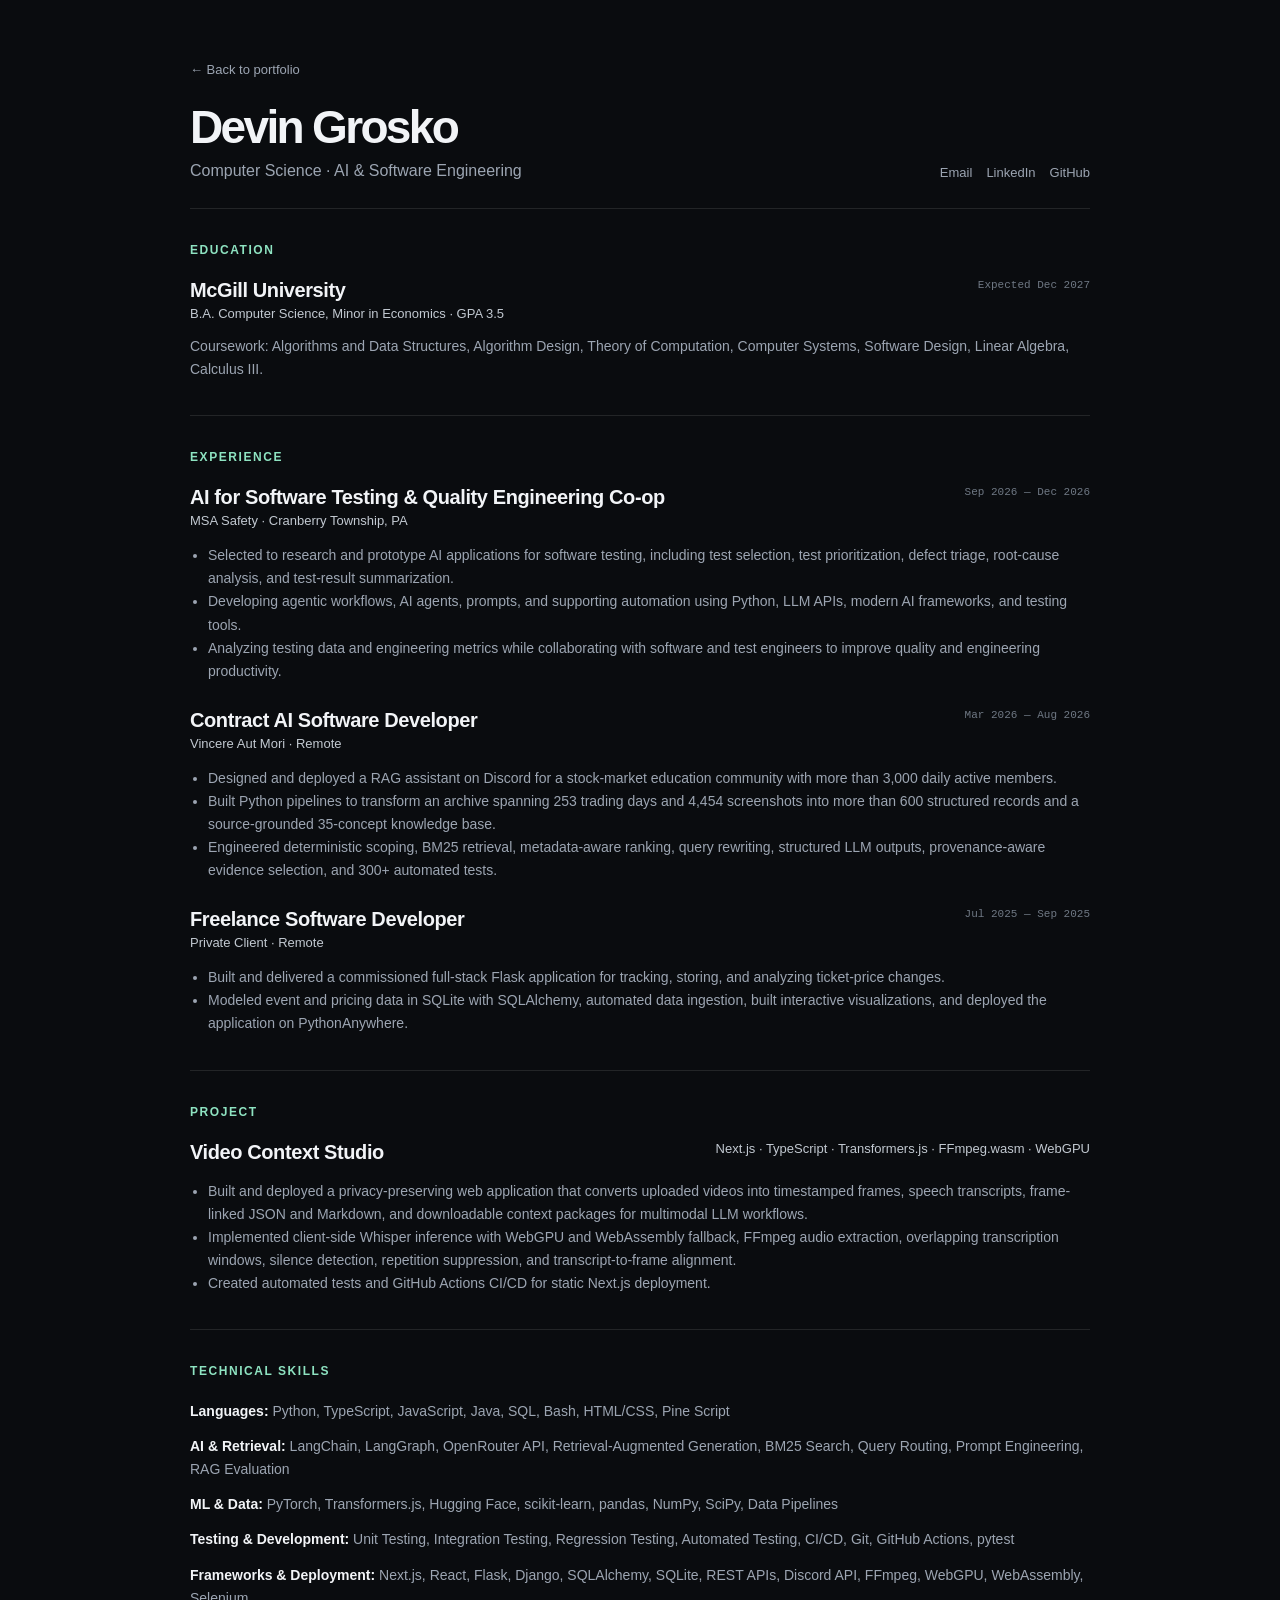
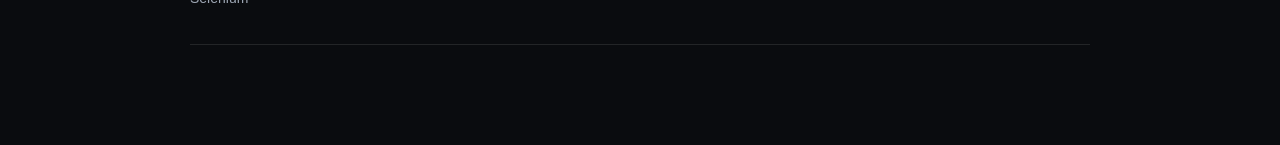
==== resume.html @ 59091f5b "Add web resume" ====
<!doctype html><html lang="en"><head><meta charset="utf-8"><meta name="viewport" content="width=device-width,initial-scale=1"><title>Devin Grosko — Resume</title><link rel="stylesheet" href="styles.css"><style>body{background:#0a0c0f}.resume{width:min(calc(100% - 32px),900px);margin:60px auto 100px}.resume-header{display:flex;justify-content:space-between;gap:28px;align-items:end;padding-bottom:28px;border-bottom:1px solid var(--line)}.resume h1{font-size:46px}.resume-contact{display:flex;gap:14px;flex-wrap:wrap;color:var(--muted);font-size:13px}.resume-section{padding:34px 0;border-bottom:1px solid var(--line)}.resume-section h2{font-size:12px;text-transform:uppercase;letter-spacing:.13em;color:var(--accent);margin:0 0 22px}.resume-entry{display:grid;grid-template-columns:1fr auto;gap:4px 20px;margin-top:26px}.resume-entry:first-of-type{margin-top:0}.resume-entry h3{margin:0;font-size:20px;letter-spacing:-.02em}.resume-entry .where{color:#c2c9d1;font-size:13px}.resume-entry .date{color:var(--muted-2);font:11px ui-monospace,monospace;text-align:right}.resume-entry ul{grid-column:1/-1;color:var(--muted);line-height:1.65;font-size:14px;margin:12px 0 0;padding-left:18px}.resume-entry p{grid-column:1/-1;color:var(--muted);line-height:1.65;font-size:14px;margin:10px 0 0}.resume-skills{display:grid;gap:12px;color:var(--muted);font-size:14px;line-height:1.65}.resume-skills b{color:var(--text)}.back{display:inline-block;margin-bottom:28px;color:var(--muted);font-size:13px}.back:hover{color:var(--accent)}@media(max-width:620px){.resume{margin-top:30px}.resume-header{flex-direction:column;align-items:flex-start}.resume-entry{grid-template-columns:1fr}.resume-entry .date{text-align:left}.resume h1{font-size:40px}}</style></head><body><main class="resume"><a class="back" href="index.html">← Back to portfolio</a><header class="resume-header"><div><h1>Devin Grosko</h1><p style="color:var(--muted);margin:12px 0 0">Computer Science · AI & Software Engineering</p></div><div class="resume-contact"><a href="mailto:DevinGrosko@gmail.com">Email</a><a href="https://www.linkedin.com/in/devin-grosko">LinkedIn</a><a href="https://github.com/DevingGrosko">GitHub</a></div></header><section class="resume-section"><h2>Education</h2><div class="resume-entry"><h3>McGill University</h3><div class="date">Expected Dec 2027</div><div class="where">B.A. Computer Science, Minor in Economics · GPA 3.5</div><p>Coursework: Algorithms and Data Structures, Algorithm Design, Theory of Computation, Computer Systems, Software Design, Linear Algebra, Calculus III.</p></div></section><section class="resume-section"><h2>Experience</h2><div class="resume-entry"><h3>AI for Software Testing & Quality Engineering Co-op</h3><div class="date">Sep 2026 — Dec 2026</div><div class="where">MSA Safety · Cranberry Township, PA</div><ul><li>Selected to research and prototype AI applications for software testing, including test selection, test prioritization, defect triage, root-cause analysis, and test-result summarization.</li><li>Developing agentic workflows, AI agents, prompts, and supporting automation using Python, LLM APIs, modern AI frameworks, and testing tools.</li><li>Analyzing testing data and engineering metrics while collaborating with software and test engineers to improve quality and engineering productivity.</li></ul></div><div class="resume-entry"><h3>Contract AI Software Developer</h3><div class="date">Mar 2026 — Aug 2026</div><div class="where">Vincere Aut Mori · Remote</div><ul><li>Designed and deployed a RAG assistant on Discord for a stock-market education community with more than 3,000 daily active members.</li><li>Built Python pipelines to transform an archive spanning 253 trading days and 4,454 screenshots into more than 600 structured records and a source-grounded 35-concept knowledge base.</li><li>Engineered deterministic scoping, BM25 retrieval, metadata-aware ranking, query rewriting, structured LLM outputs, provenance-aware evidence selection, and 300+ automated tests.</li></ul></div><div class="resume-entry"><h3>Freelance Software Developer</h3><div class="date">Jul 2025 — Sep 2025</div><div class="where">Private Client · Remote</div><ul><li>Built and delivered a commissioned full-stack Flask application for tracking, storing, and analyzing ticket-price changes.</li><li>Modeled event and pricing data in SQLite with SQLAlchemy, automated data ingestion, built interactive visualizations, and deployed the application on PythonAnywhere.</li></ul></div></section><section class="resume-section"><h2>Project</h2><div class="resume-entry"><h3>Video Context Studio</h3><div class="where">Next.js · TypeScript · Transformers.js · FFmpeg.wasm · WebGPU</div><ul><li>Built and deployed a privacy-preserving web application that converts uploaded videos into timestamped frames, speech transcripts, frame-linked JSON and Markdown, and downloadable context packages for multimodal LLM workflows.</li><li>Implemented client-side Whisper inference with WebGPU and WebAssembly fallback, FFmpeg audio extraction, overlapping transcription windows, silence detection, repetition suppression, and transcript-to-frame alignment.</li><li>Created automated tests and GitHub Actions CI/CD for static Next.js deployment.</li></ul></div></section><section class="resume-section"><h2>Technical Skills</h2><div class="resume-skills"><div><b>Languages:</b> Python, TypeScript, JavaScript, Java, SQL, Bash, HTML/CSS, Pine Script</div><div><b>AI & Retrieval:</b> LangChain, LangGraph, OpenRouter API, Retrieval-Augmented Generation, BM25 Search, Query Routing, Prompt Engineering, RAG Evaluation</div><div><b>ML & Data:</b> PyTorch, Transformers.js, Hugging Face, scikit-learn, pandas, NumPy, SciPy, Data Pipelines</div><div><b>Testing & Development:</b> Unit Testing, Integration Testing, Regression Testing, Automated Testing, CI/CD, Git, GitHub Actions, pytest</div><div><b>Frameworks & Deployment:</b> Next.js, React, Flask, Django, SQLAlchemy, SQLite, REST APIs, Discord API, FFmpeg, WebGPU, WebAssembly, Selenium</div></div></section></main></body></html>
---- styles.css ----
:root{--bg:#0a0c0f;--surface:#101318;--line:rgba(255,255,255,.10);--line-strong:rgba(255,255,255,.18);--text:#f2f4f7;--muted:#9ca5b2;--muted-2:#6f7884;--accent:#8ee3c1;--accent-2:#a9b9ff;--warm:#f2bf8a;--max:1180px;--radius:24px}*{box-sizing:border-box}html{scroll-behavior:smooth}body{margin:0;color:var(--text);background:radial-gradient(circle at 15% 5%,rgba(73,120,112,.15),transparent 27rem),radial-gradient(circle at 85% 15%,rgba(92,102,155,.12),transparent 25rem),var(--bg);font-family:Inter,ui-sans-serif,-apple-system,BlinkMacSystemFont,"Segoe UI",sans-serif;-webkit-font-smoothing:antialiased}::selection{background:var(--accent);color:#07100c}a{color:inherit;text-decoration:none}.noise{position:fixed;inset:0;pointer-events:none;opacity:.035;z-index:100;background-image:url("data:image/svg+xml,%3Csvg viewBox='0 0 140 140' xmlns='http://www.w3.org/2000/svg'%3E%3Cfilter id='n'%3E%3CfeTurbulence type='fractalNoise' baseFrequency='.9' numOctaves='3' stitchTiles='stitch'/%3E%3C/filter%3E%3Crect width='100%25' height='100%25' filter='url(%23n)' opacity='.7'/%3E%3C/svg%3E")}.section-shell{width:min(calc(100% - 40px),var(--max));margin-inline:auto}.site-header{width:min(calc(100% - 40px),var(--max));height:78px;margin:0 auto;display:grid;grid-template-columns:1fr auto 1fr;align-items:center;position:relative;z-index:20}.brand{width:38px;height:38px;border-radius:12px;display:grid;place-items:center;border:1px solid var(--line-strong);background:rgba(255,255,255,.035);font-weight:800;letter-spacing:-.05em}.site-header nav{display:flex;gap:30px;color:#c7cdd5;font-size:14px}.site-header nav a,.social-row a,.site-footer a{transition:color .2s ease}.site-header nav a:hover,.social-row a:hover,.site-footer a:hover{color:var(--accent)}.header-cta{justify-self:end;padding:10px 15px;border:1px solid var(--line-strong);border-radius:999px;font-size:13px;font-weight:650;transition:.2s ease}.header-cta:hover{background:var(--text);color:#0b0d10;border-color:var(--text)}.hero{min-height:calc(100svh - 78px);padding:84px 0 92px;display:grid;grid-template-columns:1.05fr .95fr;gap:clamp(44px,7vw,100px);align-items:center}.eyebrow,.section-kicker{color:#b7c0cb;text-transform:uppercase;letter-spacing:.14em;font-size:11px;font-weight:700}.eyebrow{display:flex;align-items:center;gap:10px;margin-bottom:22px}.status-dot{width:7px;height:7px;border-radius:50%;background:var(--accent);box-shadow:0 0 0 5px rgba(142,227,193,.08)}h1{margin:0;max-width:820px;font-size:clamp(48px,6vw,86px);line-height:.98;letter-spacing:-.058em;font-weight:720}.hero-lede{max-width:680px;margin:26px 0 0;color:var(--muted);font-size:clamp(17px,1.6vw,20px);line-height:1.62}.hero-actions{display:flex;gap:12px;margin-top:34px}.button{min-height:48px;display:inline-flex;align-items:center;justify-content:center;gap:15px;padding:0 18px;border-radius:12px;font-size:14px;font-weight:700;transition:transform .2s ease,background .2s ease,border-color .2s ease}.button:hover{transform:translateY(-2px)}.button-primary{background:var(--text);color:#0b0d10}.button-primary:hover{background:var(--accent)}.button-secondary{border:1px solid var(--line-strong);background:rgba(255,255,255,.025)}.button-secondary:hover{border-color:rgba(255,255,255,.35);background:rgba(255,255,255,.055)}.social-row{display:flex;flex-wrap:wrap;gap:22px;margin-top:30px;color:var(--muted);font-size:13px}.hero-panel{border:1px solid var(--line);border-radius:var(--radius);overflow:hidden;background:linear-gradient(180deg,rgba(255,255,255,.045),rgba(255,255,255,.018));box-shadow:0 35px 80px rgba(0,0,0,.28)}.terminal-bar{height:50px;display:flex;align-items:center;gap:7px;padding:0 16px;border-bottom:1px solid var(--line)}.terminal-bar>span{width:7px;height:7px;border-radius:50%;background:#454d58}.terminal-bar p{margin:0 0 0 auto;color:var(--muted-2);font:11px ui-monospace,SFMono-Regular,Menlo,monospace}.terminal-body{padding:28px}.code-line{font:13px/2 ui-monospace,SFMono-Regular,Menlo,monospace;color:#d6dbe1;white-space:nowrap}.code-line .ln{color:#4d5662;display:inline-block;width:34px;user-select:none}.code-line.indent{padding-left:18px}.code-line .muted{color:var(--accent-2)}.code-line .string{color:var(--accent)}.terminal-divider{height:1px;background:var(--line);margin:24px 0}.metric-grid{display:grid;grid-template-columns:1fr 1fr;gap:10px}.metric-grid>div{padding:16px;border:1px solid var(--line);border-radius:14px;background:rgba(255,255,255,.02)}.metric-grid strong{display:block;font-size:24px;letter-spacing:-.04em}.metric-grid span{display:block;color:var(--muted-2);font-size:11px;margin-top:4px;line-height:1.4}.section-block{padding:120px 0;border-top:1px solid var(--line)}.section-heading{display:flex;justify-content:space-between;gap:40px;align-items:end;margin-bottom:46px}.section-heading h2,.about-copy h2{margin:9px 0 0;font-size:clamp(35px,4vw,54px);line-height:1.03;letter-spacing:-.045em;max-width:780px}.section-heading>p{max-width:510px;margin:0;color:var(--muted);line-height:1.65;font-size:15px}.section-kicker{margin:0;color:var(--accent)}.projects-grid{display:grid;grid-template-columns:1fr 1fr;gap:18px}.project-card{min-width:0;border:1px solid var(--line);border-radius:var(--radius);overflow:hidden;background:rgba(255,255,255,.022);transition:transform .25s ease,border-color .25s ease,background .25s ease}.project-card:hover{transform:translateY(-4px);border-color:rgba(255,255,255,.2);background:rgba(255,255,255,.032)}.project-featured{grid-column:1/-1;display:grid;grid-template-columns:1.15fr .85fr}.project-visual{min-height:310px;border-bottom:1px solid var(--line);position:relative;overflow:hidden}.project-featured .project-visual{border-right:1px solid var(--line);border-bottom:0;min-height:480px}.project-copy{padding:28px}.project-featured .project-copy{padding:38px;display:flex;flex-direction:column;justify-content:center}.project-meta{display:flex;justify-content:space-between;gap:12px;color:var(--muted-2);text-transform:uppercase;letter-spacing:.11em;font-size:10px;font-weight:700}.project-copy h3{font-size:30px;margin:15px 0 12px;letter-spacing:-.035em}.project-featured .project-copy h3{font-size:38px}.project-copy>p{color:var(--muted);line-height:1.65;margin:0;font-size:15px}.project-points{margin:18px 0 0;padding-left:18px;color:#b5bdc7;font-size:13px;line-height:1.6}.project-points li+li{margin-top:8px}.stack{display:flex;flex-wrap:wrap;gap:7px;margin-top:22px}.stack span{padding:7px 9px;border:1px solid var(--line);border-radius:7px;color:#aeb7c2;background:rgba(255,255,255,.02);font:11px ui-monospace,SFMono-Regular,Menlo,monospace}.project-links{display:flex;gap:18px;margin-top:24px;font-size:13px;font-weight:700}.project-links a{border-bottom:1px solid transparent;padding-bottom:2px;transition:color .2s,border-color .2s}.project-links a:hover{color:var(--accent);border-color:var(--accent)}.rag-visual{padding:48px;display:flex;flex-direction:column;justify-content:center;background:radial-gradient(circle at 75% 20%,rgba(142,227,193,.14),transparent 25%),linear-gradient(135deg,#10161a,#0e1116)}.rag-query{max-width:470px;padding:18px 20px;border:1px solid rgba(142,227,193,.22);border-radius:13px;background:rgba(5,10,9,.45);font:14px/1.5 ui-monospace,monospace;color:#d7e7df}.rag-flow{display:flex;align-items:center;gap:11px;margin:25px 0;color:var(--muted-2);font:10px ui-monospace,monospace;text-transform:uppercase;letter-spacing:.08em}.rag-flow span{padding:8px 10px;border:1px solid var(--line);border-radius:7px;background:rgba(255,255,255,.025)}.rag-flow i{color:#59636e;font-style:normal}.rag-results{max-width:570px;border:1px solid var(--line);border-radius:14px;overflow:hidden;background:rgba(0,0,0,.15)}.rag-results>div{display:grid;grid-template-columns:34px 1fr auto;gap:12px;align-items:center;padding:13px 15px;font:11px ui-monospace,monospace;color:#aab3bd}.rag-results>div+div{border-top:1px solid var(--line)}.rag-results b{color:#515b66;font-weight:500}.rag-results em{color:var(--accent);font-style:normal}.video-visual{display:grid;place-items:center;padding:34px;background:radial-gradient(circle at 30% 20%,rgba(169,185,255,.13),transparent 36%),#0f1218}.video-window{width:90%;max-width:470px;border:1px solid var(--line-strong);border-radius:15px;overflow:hidden;background:#0b0e13;box-shadow:0 28px 55px rgba(0,0,0,.28)}.video-frame{height:145px;position:relative;display:grid;place-items:center;background:linear-gradient(135deg,#1a2230,#10161e)}.video-frame:before,.video-frame:after{content:"";position:absolute;border:1px solid rgba(169,185,255,.17);border-radius:50%}.video-frame:before{width:105px;height:105px}.video-frame:after{width:64px;height:64px}.video-frame .play{width:42px;height:42px;border-radius:50%;display:grid;place-items:center;padding-left:3px;background:var(--accent-2);color:#10131a;font-size:13px;z-index:2}.video-frame span{position:absolute;bottom:9px;right:10px;font:9px ui-monospace,monospace;color:#c0c7d0;background:#080a0d;padding:4px 6px;border-radius:5px}.timeline{height:42px;display:flex;align-items:center;gap:4px;padding:0 12px;border-top:1px solid var(--line);border-bottom:1px solid var(--line)}.timeline i{height:18px;flex:1;border-radius:3px;background:#252b35}.timeline i:nth-child(3),.timeline i:nth-child(4){background:#6675a2}.transcript-lines{padding:14px;display:grid;gap:7px}.transcript-lines span{height:5px;border-radius:4px;background:#2b3139}.transcript-lines span:nth-child(1){width:92%}.transcript-lines span:nth-child(2){width:76%}.transcript-lines span:nth-child(3){width:58%}.ticket-visual{padding:24px 24px 8px;color:var(--warm);background:radial-gradient(circle at 80% 0%,rgba(242,191,138,.11),transparent 34%),#111316}.ticket-top{display:flex;justify-content:space-between;align-items:center;color:#cbd0d7;padding:5px 5px 10px}.ticket-top span{font-size:13px;font-weight:750}.ticket-top em{font:9px ui-monospace,monospace;color:#666f7a;font-style:normal}.ticket-visual svg{width:100%;overflow:visible}.ticket-visual .grid-line{fill:none;stroke:rgba(255,255,255,.07);stroke-width:1}.ticket-visual .area{fill:url(#area)}.ticket-visual .chart-line{fill:none;stroke:currentColor;stroke-width:3;stroke-linecap:round}.cnn-visual{display:flex;justify-content:center;align-items:center;gap:20px;padding:36px;background:radial-gradient(circle at 60% 30%,rgba(142,227,193,.10),transparent 35%),#0e1214}.digit{width:92px;height:92px;border:1px solid var(--line-strong);border-radius:12px;display:grid;place-items:center;font:700 56px ui-monospace,monospace;color:#f4f5f6;background:repeating-linear-gradient(0deg,rgba(255,255,255,.025) 0 1px,transparent 1px 12px),repeating-linear-gradient(90deg,rgba(255,255,255,.025) 0 1px,transparent 1px 12px)}.arrow{color:#59636e}.feature-maps{width:100px;display:grid;grid-template-columns:repeat(3,1fr);gap:5px}.feature-maps i{aspect-ratio:1;border-radius:4px;border:1px solid var(--line);background:linear-gradient(135deg,#16211f,#2b4e43);opacity:.85}.feature-maps i:nth-child(2n){background:linear-gradient(135deg,#171b25,#353b65)}.prediction{width:75px;height:75px;border:1px solid rgba(142,227,193,.25);border-radius:50%;display:grid;place-items:center;align-content:center;background:rgba(142,227,193,.07)}.prediction span{font-size:28px;font-weight:800}.prediction small{color:var(--accent);font:9px ui-monospace,monospace}.timeline-list{border-top:1px solid var(--line)}.timeline-item{display:grid;grid-template-columns:155px 34px 1fr;padding:38px 0;border-bottom:1px solid var(--line)}.timeline-date{color:var(--muted-2);font:11px ui-monospace,SFMono-Regular,Menlo,monospace;padding-top:5px}.timeline-marker{position:relative}.timeline-marker:before{content:"";position:absolute;left:9px;top:9px;bottom:-39px;width:1px;background:var(--line)}.timeline-item:last-child .timeline-marker:before{display:none}.timeline-marker span{position:absolute;top:4px;left:5px;width:9px;height:9px;border-radius:50%;background:var(--bg);border:2px solid var(--accent);box-shadow:0 0 0 5px rgba(142,227,193,.05)}.role-row{display:flex;justify-content:space-between;gap:30px;align-items:baseline}.role-row h3{margin:0;font-size:21px;letter-spacing:-.025em}.role-row span{flex:0 0 auto;color:#c1c8d0;font-size:13px}.timeline-content>p{max-width:830px;color:var(--muted);line-height:1.65;font-size:14px;margin:13px 0 0}.timeline-content .stack{margin-top:17px}.about-grid{display:grid;grid-template-columns:1.1fr .9fr;gap:90px;align-items:start}.about-copy>p:not(.section-kicker){color:var(--muted);font-size:15px;line-height:1.75;max-width:730px}.about-copy h2{margin-bottom:24px}.about-actions{display:flex;gap:22px;margin-top:28px;font-size:13px;font-weight:700}.about-actions a:hover{color:var(--accent)}.skills-panel{border:1px solid var(--line);border-radius:var(--radius);padding:8px 28px;background:rgba(255,255,255,.018)}.skill-group{padding:24px 0}.skill-group+.skill-group{border-top:1px solid var(--line)}.skill-group span{display:block;color:var(--accent);font:10px ui-monospace,monospace;text-transform:uppercase;letter-spacing:.1em;margin-bottom:9px}.skill-group p{margin:0;color:#b3bbc5;line-height:1.7;font-size:13px}.contact-band{margin-top:20px;margin-bottom:85px;min-height:180px;display:flex;justify-content:space-between;align-items:center;gap:40px;border:1px solid var(--line);border-radius:var(--radius);padding:40px 46px;background:linear-gradient(115deg,rgba(142,227,193,.075),rgba(169,185,255,.04))}.contact-band p{margin:0;color:#b7c0c9;font-size:15px}.contact-band a{font-size:clamp(30px,4vw,48px);font-weight:700;letter-spacing:-.045em}.contact-band a:hover{color:var(--accent)}.site-footer{min-height:110px;border-top:1px solid var(--line);display:flex;justify-content:space-between;align-items:center;color:var(--muted-2);font-size:12px}.site-footer div{display:flex;gap:20px}.reveal{opacity:0;transform:translateY(18px);transition:opacity .65s ease,transform .65s ease}.reveal.visible{opacity:1;transform:none}@media(max-width:900px){.site-header{grid-template-columns:1fr auto}.site-header nav{display:none}.hero{grid-template-columns:1fr;padding-top:65px;min-height:auto}.hero-panel{max-width:680px}.section-heading{align-items:start;flex-direction:column}.projects-grid{grid-template-columns:1fr}.project-featured{grid-column:auto;grid-template-columns:1fr}.project-featured .project-visual{border-right:0;border-bottom:1px solid var(--line);min-height:390px}.about-grid{grid-template-columns:1fr;gap:45px}}@media(max-width:620px){.section-shell,.site-header{width:min(calc(100% - 26px),var(--max))}.site-header{height:68px}.header-cta{padding:8px 12px}.hero{padding:55px 0 70px}h1{font-size:clamp(44px,13vw,64px)}.hero-actions{flex-direction:column;align-items:stretch}.button{width:100%}.terminal-body{padding:20px 16px}.code-line{font-size:11px}.code-line.indent{padding-left:8px}.metric-grid{grid-template-columns:1fr 1fr}.metric-grid>div{padding:13px}.metric-grid strong{font-size:20px}.section-block{padding:86px 0}.project-visual{min-height:245px}.project-featured .project-visual{min-height:330px}.rag-visual{padding:24px}.rag-flow{overflow-x:auto;padding-bottom:4px}.rag-query{font-size:11px}.rag-results>div{grid-template-columns:25px 1fr auto;font-size:9px}.project-copy,.project-featured .project-copy{padding:24px}.project-featured .project-copy h3,.project-copy h3{font-size:29px}.project-points{font-size:12px}.cnn-visual{gap:12px;padding:24px 10px}.digit{width:68px;height:68px;font-size:42px}.feature-maps{width:72px}.prediction{width:58px;height:58px}.prediction span{font-size:22px}.timeline-item{grid-template-columns:1fr;gap:10px;padding:30px 0}.timeline-marker{display:none}.role-row{flex-direction:column;gap:5px}.contact-band{flex-direction:column;align-items:flex-start;padding:30px 26px}.site-footer{flex-direction:column;justify-content:center;gap:14px;align-items:flex-start}}@media(prefers-reduced-motion:reduce){html{scroll-behavior:auto}.reveal{opacity:1;transform:none;transition:none}.project-card,.button{transition:none}}
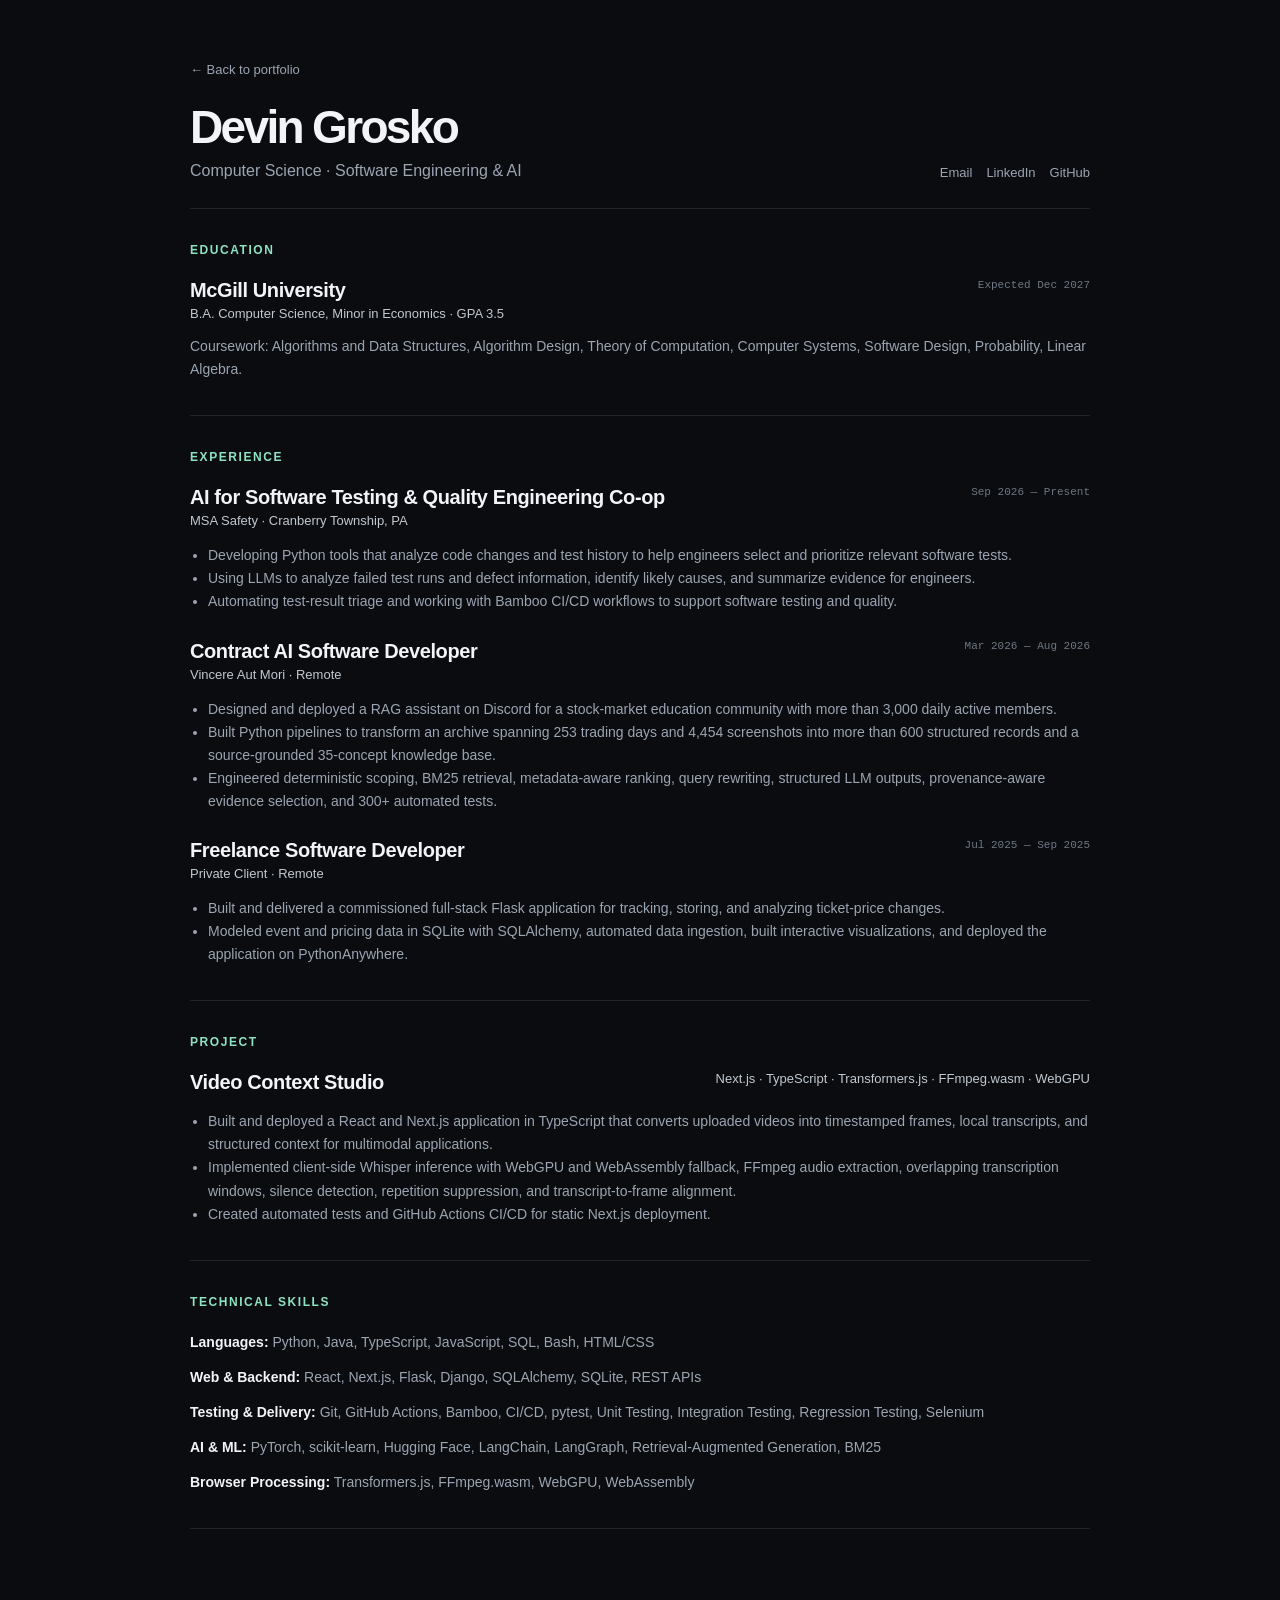
==== commit e11a2941: "Rebalance portfolio toward software engineering and applied AI" ====
--- a/resume.html
+++ b/resume.html
@@ -1 +1 @@
-<!doctype html><html lang="en"><head><meta charset="utf-8"><meta name="viewport" content="width=device-width,initial-scale=1"><title>Devin Grosko — Resume</title><link rel="stylesheet" href="styles.css"><style>body{background:#0a0c0f}.resume{width:min(calc(100% - 32px),900px);margin:60px auto 100px}.resume-header{display:flex;justify-content:space-between;gap:28px;align-items:end;padding-bottom:28px;border-bottom:1px solid var(--line)}.resume h1{font-size:46px}.resume-contact{display:flex;gap:14px;flex-wrap:wrap;color:var(--muted);font-size:13px}.resume-section{padding:34px 0;border-bottom:1px solid var(--line)}.resume-section h2{font-size:12px;text-transform:uppercase;letter-spacing:.13em;color:var(--accent);margin:0 0 22px}.resume-entry{display:grid;grid-template-columns:1fr auto;gap:4px 20px;margin-top:26px}.resume-entry:first-of-type{margin-top:0}.resume-entry h3{margin:0;font-size:20px;letter-spacing:-.02em}.resume-entry .where{color:#c2c9d1;font-size:13px}.resume-entry .date{color:var(--muted-2);font:11px ui-monospace,monospace;text-align:right}.resume-entry ul{grid-column:1/-1;color:var(--muted);line-height:1.65;font-size:14px;margin:12px 0 0;padding-left:18px}.resume-entry p{grid-column:1/-1;color:var(--muted);line-height:1.65;font-size:14px;margin:10px 0 0}.resume-skills{display:grid;gap:12px;color:var(--muted);font-size:14px;line-height:1.65}.resume-skills b{color:var(--text)}.back{display:inline-block;margin-bottom:28px;color:var(--muted);font-size:13px}.back:hover{color:var(--accent)}@media(max-width:620px){.resume{margin-top:30px}.resume-header{flex-direction:column;align-items:flex-start}.resume-entry{grid-template-columns:1fr}.resume-entry .date{text-align:left}.resume h1{font-size:40px}}</style></head><body><main class="resume"><a class="back" href="index.html">← Back to portfolio</a><header class="resume-header"><div><h1>Devin Grosko</h1><p style="color:var(--muted);margin:12px 0 0">Computer Science · AI & Software Engineering</p></div><div class="resume-contact"><a href="mailto:DevinGrosko@gmail.com">Email</a><a href="https://www.linkedin.com/in/devin-grosko">LinkedIn</a><a href="https://github.com/DevingGrosko">GitHub</a></div></header><section class="resume-section"><h2>Education</h2><div class="resume-entry"><h3>McGill University</h3><div class="date">Expected Dec 2027</div><div class="where">B.A. Computer Science, Minor in Economics · GPA 3.5</div><p>Coursework: Algorithms and Data Structures, Algorithm Design, Theory of Computation, Computer Systems, Software Design, Linear Algebra, Calculus III.</p></div></section><section class="resume-section"><h2>Experience</h2><div class="resume-entry"><h3>AI for Software Testing & Quality Engineering Co-op</h3><div class="date">Sep 2026 — Dec 2026</div><div class="where">MSA Safety · Cranberry Township, PA</div><ul><li>Selected to research and prototype AI applications for software testing, including test selection, test prioritization, defect triage, root-cause analysis, and test-result summarization.</li><li>Developing agentic workflows, AI agents, prompts, and supporting automation using Python, LLM APIs, modern AI frameworks, and testing tools.</li><li>Analyzing testing data and engineering metrics while collaborating with software and test engineers to improve quality and engineering productivity.</li></ul></div><div class="resume-entry"><h3>Contract AI Software Developer</h3><div class="date">Mar 2026 — Aug 2026</div><div class="where">Vincere Aut Mori · Remote</div><ul><li>Designed and deployed a RAG assistant on Discord for a stock-market education community with more than 3,000 daily active members.</li><li>Built Python pipelines to transform an archive spanning 253 trading days and 4,454 screenshots into more than 600 structured records and a source-grounded 35-concept knowledge base.</li><li>Engineered deterministic scoping, BM25 retrieval, metadata-aware ranking, query rewriting, structured LLM outputs, provenance-aware evidence selection, and 300+ automated tests.</li></ul></div><div class="resume-entry"><h3>Freelance Software Developer</h3><div class="date">Jul 2025 — Sep 2025</div><div class="where">Private Client · Remote</div><ul><li>Built and delivered a commissioned full-stack Flask application for tracking, storing, and analyzing ticket-price changes.</li><li>Modeled event and pricing data in SQLite with SQLAlchemy, automated data ingestion, built interactive visualizations, and deployed the application on PythonAnywhere.</li></ul></div></section><section class="resume-section"><h2>Project</h2><div class="resume-entry"><h3>Video Context Studio</h3><div class="where">Next.js · TypeScript · Transformers.js · FFmpeg.wasm · WebGPU</div><ul><li>Built and deployed a privacy-preserving web application that converts uploaded videos into timestamped frames, speech transcripts, frame-linked JSON and Markdown, and downloadable context packages for multimodal LLM workflows.</li><li>Implemented client-side Whisper inference with WebGPU and WebAssembly fallback, FFmpeg audio extraction, overlapping transcription windows, silence detection, repetition suppression, and transcript-to-frame alignment.</li><li>Created automated tests and GitHub Actions CI/CD for static Next.js deployment.</li></ul></div></section><section class="resume-section"><h2>Technical Skills</h2><div class="resume-skills"><div><b>Languages:</b> Python, TypeScript, JavaScript, Java, SQL, Bash, HTML/CSS, Pine Script</div><div><b>AI & Retrieval:</b> LangChain, LangGraph, OpenRouter API, Retrieval-Augmented Generation, BM25 Search, Query Routing, Prompt Engineering, RAG Evaluation</div><div><b>ML & Data:</b> PyTorch, Transformers.js, Hugging Face, scikit-learn, pandas, NumPy, SciPy, Data Pipelines</div><div><b>Testing & Development:</b> Unit Testing, Integration Testing, Regression Testing, Automated Testing, CI/CD, Git, GitHub Actions, pytest</div><div><b>Frameworks & Deployment:</b> Next.js, React, Flask, Django, SQLAlchemy, SQLite, REST APIs, Discord API, FFmpeg, WebGPU, WebAssembly, Selenium</div></div></section></main></body></html>+<!doctype html><html lang="en"><head><meta charset="utf-8"><meta name="viewport" content="width=device-width,initial-scale=1"><title>Devin Grosko — Resume</title><link rel="stylesheet" href="styles.css"><style>body{background:#0a0c0f}.resume{width:min(calc(100% - 32px),900px);margin:60px auto 100px}.resume-header{display:flex;justify-content:space-between;gap:28px;align-items:end;padding-bottom:28px;border-bottom:1px solid var(--line)}.resume h1{font-size:46px}.resume-contact{display:flex;gap:14px;flex-wrap:wrap;color:var(--muted);font-size:13px}.resume-section{padding:34px 0;border-bottom:1px solid var(--line)}.resume-section h2{font-size:12px;text-transform:uppercase;letter-spacing:.13em;color:var(--accent);margin:0 0 22px}.resume-entry{display:grid;grid-template-columns:1fr auto;gap:4px 20px;margin-top:26px}.resume-entry:first-of-type{margin-top:0}.resume-entry h3{margin:0;font-size:20px;letter-spacing:-.02em}.resume-entry .where{color:#c2c9d1;font-size:13px}.resume-entry .date{color:var(--muted-2);font:11px ui-monospace,monospace;text-align:right}.resume-entry ul{grid-column:1/-1;color:var(--muted);line-height:1.65;font-size:14px;margin:12px 0 0;padding-left:18px}.resume-entry p{grid-column:1/-1;color:var(--muted);line-height:1.65;font-size:14px;margin:10px 0 0}.resume-skills{display:grid;gap:12px;color:var(--muted);font-size:14px;line-height:1.65}.resume-skills b{color:var(--text)}.back{display:inline-block;margin-bottom:28px;color:var(--muted);font-size:13px}.back:hover{color:var(--accent)}@media(max-width:620px){.resume{margin-top:30px}.resume-header{flex-direction:column;align-items:flex-start}.resume-entry{grid-template-columns:1fr}.resume-entry .date{text-align:left}.resume h1{font-size:40px}}</style></head><body><main class="resume"><a class="back" href="index.html">← Back to portfolio</a><header class="resume-header"><div><h1>Devin Grosko</h1><p style="color:var(--muted);margin:12px 0 0">Computer Science · Software Engineering & AI</p></div><div class="resume-contact"><a href="mailto:DevinGrosko@gmail.com">Email</a><a href="https://www.linkedin.com/in/devin-grosko-759a92289/">LinkedIn</a><a href="https://github.com/DevingGrosko">GitHub</a></div></header><section class="resume-section"><h2>Education</h2><div class="resume-entry"><h3>McGill University</h3><div class="date">Expected Dec 2027</div><div class="where">B.A. Computer Science, Minor in Economics · GPA 3.5</div><p>Coursework: Algorithms and Data Structures, Algorithm Design, Theory of Computation, Computer Systems, Software Design, Probability, Linear Algebra.</p></div></section><section class="resume-section"><h2>Experience</h2><div class="resume-entry"><h3>AI for Software Testing & Quality Engineering Co-op</h3><div class="date">Sep 2026 — Present</div><div class="where">MSA Safety · Cranberry Township, PA</div><ul><li>Developing Python tools that analyze code changes and test history to help engineers select and prioritize relevant software tests.</li><li>Using LLMs to analyze failed test runs and defect information, identify likely causes, and summarize evidence for engineers.</li><li>Automating test-result triage and working with Bamboo CI/CD workflows to support software testing and quality.</li></ul></div><div class="resume-entry"><h3>Contract AI Software Developer</h3><div class="date">Mar 2026 — Aug 2026</div><div class="where">Vincere Aut Mori · Remote</div><ul><li>Designed and deployed a RAG assistant on Discord for a stock-market education community with more than 3,000 daily active members.</li><li>Built Python pipelines to transform an archive spanning 253 trading days and 4,454 screenshots into more than 600 structured records and a source-grounded 35-concept knowledge base.</li><li>Engineered deterministic scoping, BM25 retrieval, metadata-aware ranking, query rewriting, structured LLM outputs, provenance-aware evidence selection, and 300+ automated tests.</li></ul></div><div class="resume-entry"><h3>Freelance Software Developer</h3><div class="date">Jul 2025 — Sep 2025</div><div class="where">Private Client · Remote</div><ul><li>Built and delivered a commissioned full-stack Flask application for tracking, storing, and analyzing ticket-price changes.</li><li>Modeled event and pricing data in SQLite with SQLAlchemy, automated data ingestion, built interactive visualizations, and deployed the application on PythonAnywhere.</li></ul></div></section><section class="resume-section"><h2>Project</h2><div class="resume-entry"><h3>Video Context Studio</h3><div class="where">Next.js · TypeScript · Transformers.js · FFmpeg.wasm · WebGPU</div><ul><li>Built and deployed a React and Next.js application in TypeScript that converts uploaded videos into timestamped frames, local transcripts, and structured context for multimodal applications.</li><li>Implemented client-side Whisper inference with WebGPU and WebAssembly fallback, FFmpeg audio extraction, overlapping transcription windows, silence detection, repetition suppression, and transcript-to-frame alignment.</li><li>Created automated tests and GitHub Actions CI/CD for static Next.js deployment.</li></ul></div></section><section class="resume-section"><h2>Technical Skills</h2><div class="resume-skills"><div><b>Languages:</b> Python, Java, TypeScript, JavaScript, SQL, Bash, HTML/CSS</div><div><b>Web & Backend:</b> React, Next.js, Flask, Django, SQLAlchemy, SQLite, REST APIs</div><div><b>Testing & Delivery:</b> Git, GitHub Actions, Bamboo, CI/CD, pytest, Unit Testing, Integration Testing, Regression Testing, Selenium</div><div><b>AI & ML:</b> PyTorch, scikit-learn, Hugging Face, LangChain, LangGraph, Retrieval-Augmented Generation, BM25</div><div><b>Browser Processing:</b> Transformers.js, FFmpeg.wasm, WebGPU, WebAssembly</div></div></section></main></body></html>
